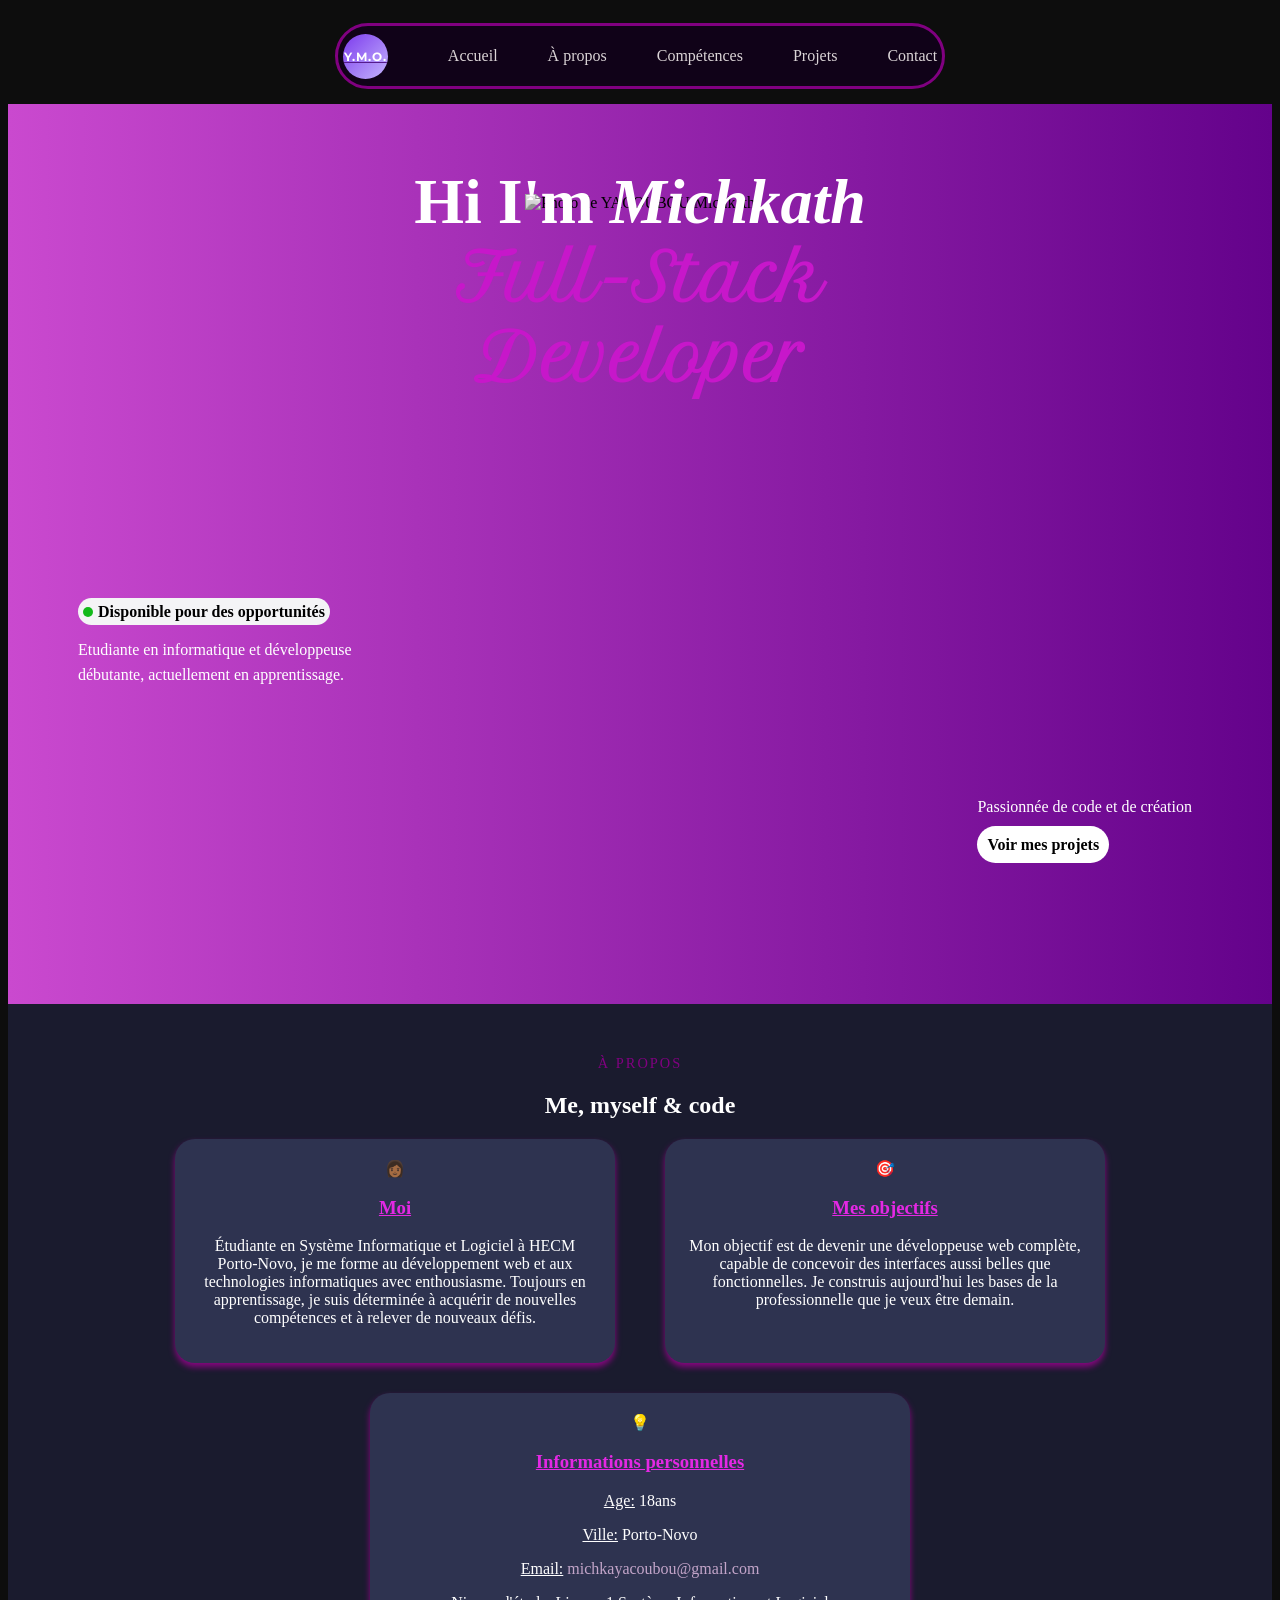
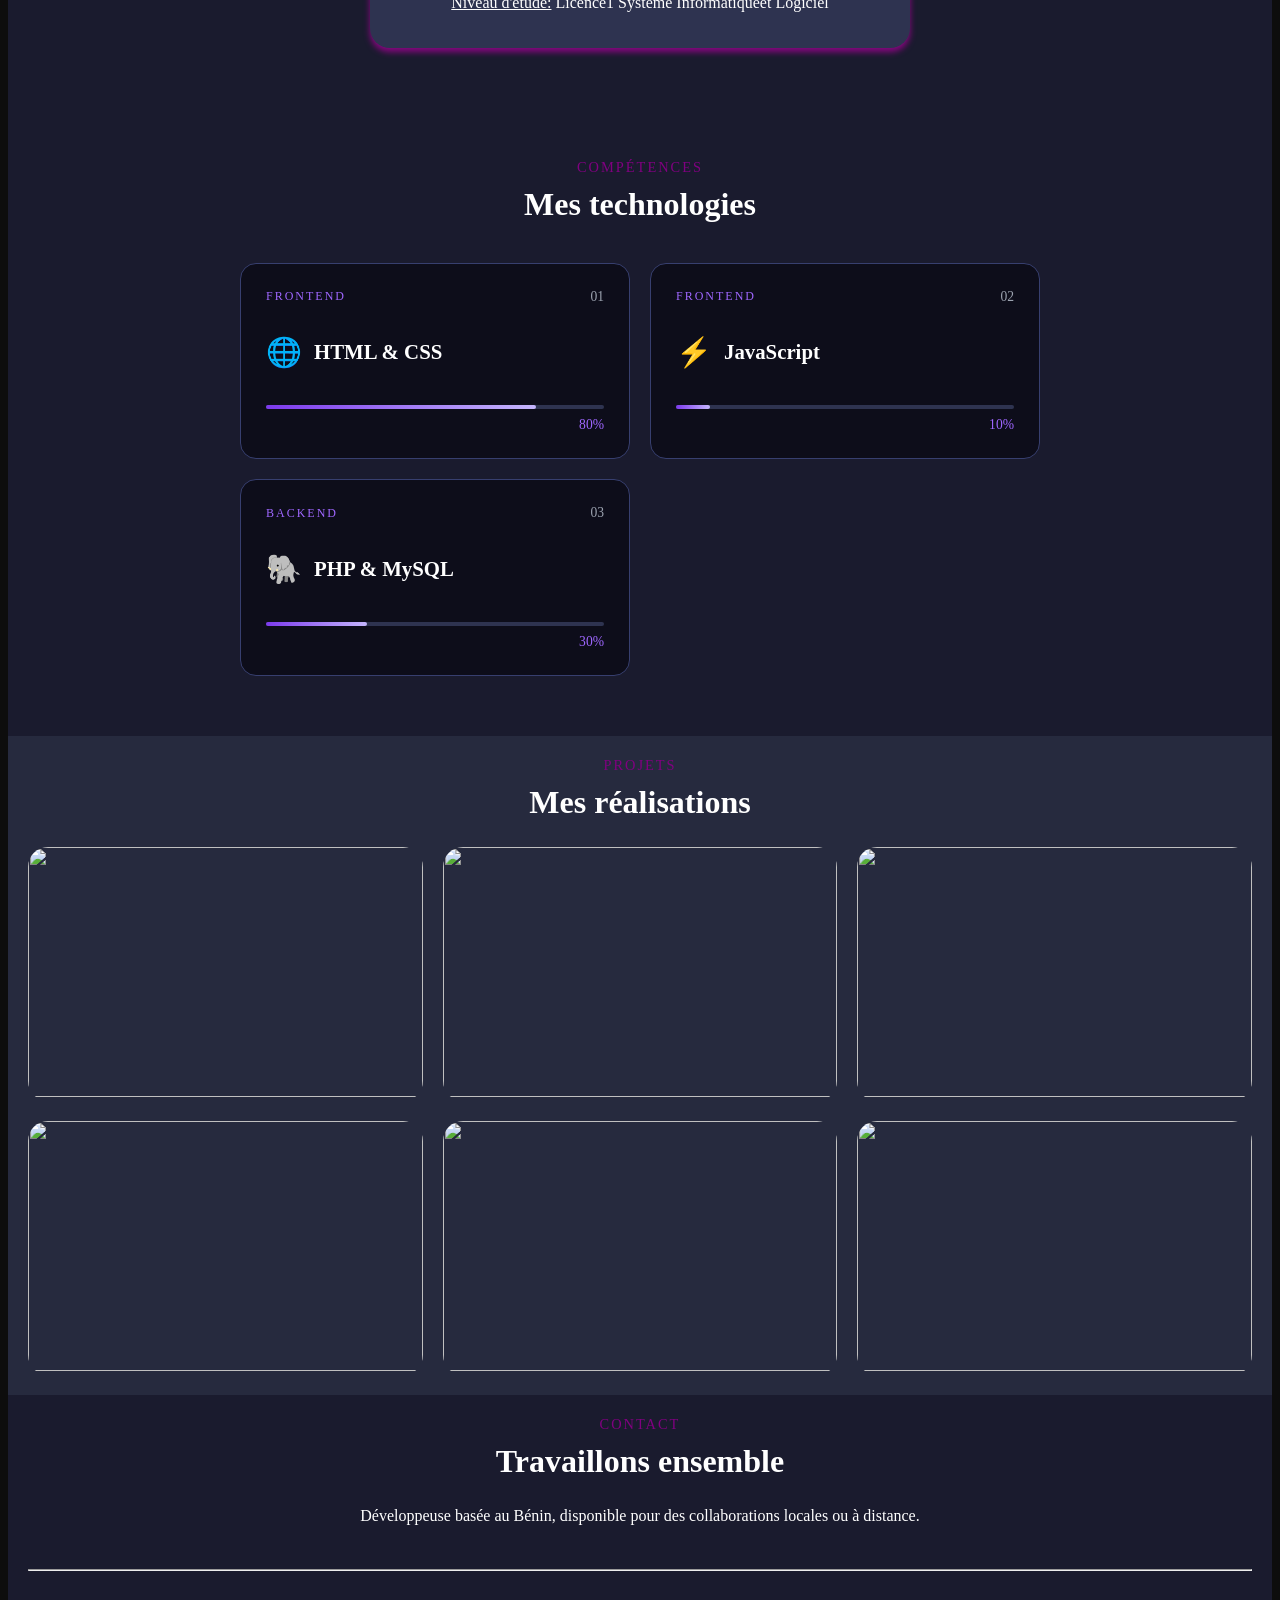
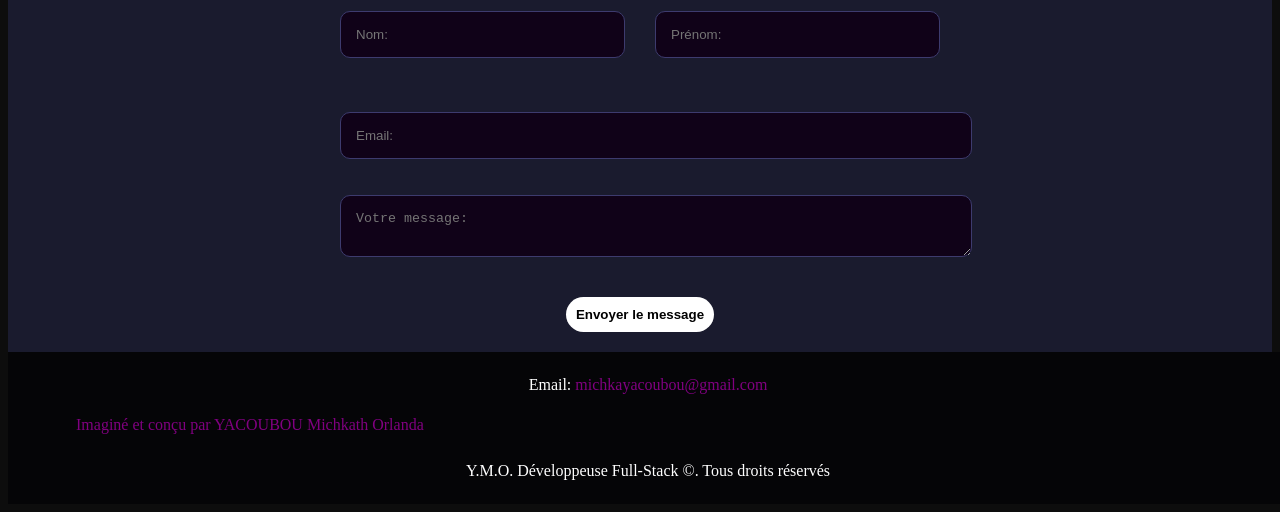
==== index.html.html @ 6f8d07d1 "Add files via upload" ====
<!DOCTYPE html>
<html lang="fr">

<head>
    <meta charset="UTF-8">
    <meta name="viewport" content="width=device-width, initial-scale=1.0">
    <title>Portfolio</title>
    <link rel="stylesheet" href="style.css">
    <link rel="preconnect" href="https://fonts.googleapis.com">
    <link rel="preconnect" href="https://fonts.gstatic.com" crossorigin>
    <link
        href="https://fonts.googleapis.com/css2?family=Diplomata&family=Lobster+Two:ital,wght@0,400;0,700;1,400;1,700&family=Manrope:wght@200..800&family=Mea+Culpa&family=Montserrat:ital,wght@0,100..900;1,100..900&family=Petit+Formal+Script&family=Satisfy&display=swap"
        rel="stylesheet">
    <link rel="preconnect" href="https://fonts.googleapis.com">
</head>

<body>
    <header class="navbar">
        <div class="navbar-container">
            <nav>
                <a href="" class="logo">
                    <div class="logo-cercle">
                        Y.M.O.
                    </div>
                </a>
                <ul class="navlinks">
                    <li><a href="#accueil">Accueil</a></li>
                    <li><a href="#apropos">À propos</a></li>
                    <li><a href="#competences">Compétences</a></li>
                    <li><a href="#projets">Projets</a></li>
                    <li><a href="#contact">Contact</a></li>
                </ul>
            </nav>
        </div>
    </header>

    <section id="accueil" class="hero">
        <div class="hero-titre">
            <h1 class="nom">Hi I'm <em>Michkath</em></h1>
            <h2 class="metier">Full-Stack Developer</h2>
        </div>
        <img src="images/photodeprofil.png" alt="Photo de YACOUBOU Michkath">

        <div class="hero-gauche">
            <a href="#contact" class="badge">Disponible pour des opportunités</a>
            <p class="des1">Etudiante en informatique et développeuse <br> débutante,
                actuellement en apprentissage.</p>
        </div>

        <div class="hero-droite">
            <p class="des2">Passionnée de code et de création</p>
            <a href="#projets" class="hero-projets">Voir mes projets</a>
        </div>

    </section>

    <section id="apropos" class="apropos">

        <div class="apropos-header">
            <span class="apropos-tag">À propos</span>
            <h2 class="apropos-titre">Me, myself & code</h2>
        </div>

        <div class="apropos-contenu">
            <div class="apropos-carte">
                <span class="carte-icone">👩🏾</span>
                <h3 class="carte-titre">Moi</h3>
                <p class="carte-texte">Étudiante en Système Informatique et Logiciel à HECM Porto-Novo, je me forme au
                    développement web et aux technologies informatiques avec enthousiasme. Toujours en apprentissage, je
                    suis déterminée à acquérir de nouvelles compétences et à relever de nouveaux défis.</p>
            </div>

            <div class="apropos-carte">
                <span class="carte-icone">🎯</span>
                <h3 class="carte-titre">Mes objectifs</h3>
                <p class="carte-texte">Mon objectif est de devenir une développeuse web complète, capable de concevoir
                    des interfaces aussi belles que fonctionnelles. Je construis aujourd'hui les bases de la
                    professionnelle que je veux être demain.</p>
            </div>

        </div>

        <div class="apropos-contenuIP">
            <div class="apropos-carte">
                <span class="carte-icone">💡</span>
                <h3 class="carte-titre">Informations personnelles</h3>
                <p><span>Age:</span> 18ans</p>
                <p><span>Ville:</span> Porto-Novo</p>
                <p><span>Email:</span> <a href="mailto:michkayacoubou@gmail.com">michkayacoubou@gmail.com</a></p>
                <p><span>Niveau d'étude:</span> Licence1 Système Informatiqueet Logiciel</p>
            </div>
        </div>
    </section>

    <section id="competences" class="competences">
        <div class="competences-header">
            <span class="competences-tag">Compétences</span>
            <h2 class="competences-titre">Mes technologies</h2>
        </div>

        <div class="competences-contenu">

            <div class="competence-item">
                <div class="competence-top">
                    <span class="competence-categorie">Frontend</span>
                    <span class="competence-numero">01</span>
                </div>
                <div class="competence-milieu">
                    <span class="competence-icone">🌐</span>
                    <h3 class="competence-nom">HTML & CSS</h3>
                </div>
                <div class="competence-barre">
                    <div class="competence-progression" style="width: 80%"></div>
                </div>
                <span class="competence-pct">80%</span>
            </div>

            <div class="competence-item">
                <div class="competence-top">
                    <span class="competence-categorie">Frontend</span>
                    <span class="competence-numero">02</span>
                </div>
                <div class="competence-milieu">
                    <span class="competence-icone">⚡</span>
                    <h3 class="competence-nom">JavaScript</h3>
                </div>
                <div class="competence-barre">
                    <div class="competence-progression" style="width: 10%"></div>
                </div>
                <span class="competence-pct">10%</span>
            </div>

            <div class="competence-item">
                <div class="competence-top">
                    <span class="competence-categorie">Backend</span>
                    <span class="competence-numero">03</span>
                </div>
                <div class="competence-milieu">
                    <span class="competence-icone">🐘</span>
                    <h3 class="competence-nom">PHP & MySQL</h3>
                </div>
                <div class="competence-barre">
                    <div class="competence-progression" style="width: 30%"></div>
                </div>
                <span class="competence-pct">30%</span>
            </div>

        </div>
    </section>

    <section id="projets" class="projets">
        <div class="projets-header">
            <span class="projets-tag">Projets</span>
            <h2 class="projets-titre">Mes réalisations</h2>
        </div>

        <div class="projets-contenu">
            <div class="projet-carte">
                <div class="projet-image">
                    <img src="https://placehold.co/600x400/7C3AED/white?text=Portfolio" alt="">
                </div>
                <div class="projet-info">
                    <h3 class="projet-titre">Mon Portfolio</h3>
                    <p class="projet-des">Description courte</p>
                    <a href="" class="projet-btn">Voir le projet</a>
                </div>
            </div>

            <div class="projet-carte">
                <div class="projet-image">
                    <img src="https://placehold.co/600x400/582177/white?text=TaskManager" alt="">
                </div>
                <div class="projet-info">
                    <h3 class="projet-titre">TaskManager</h3>
                    <p class="projet-des">Description courte</p>
                    <a href="" class="projet-btn">Voir le projet</a>
                </div>
            </div>

            <div class="projet-carte">
                <div class="projet-image">
                    <img src="https://placehold.co/600x400/3D1A6E/white?text=ShopEasy" alt="">
                </div>
                <div class="projet-info">
                    <h3 class="projet-titre">ShopEasy</h3>
                    <p class="projet-des">Description courte</p>
                    <a href="" class="projet-btn">Voir le projet</a>
                </div>
            </div>

            <div class="projet-carte">
                <div class="projet-image">
                    <img src="https://placehold.co/600x400/9F67FF/white?text=FormConnect" alt="">
                </div>
                <div class="projet-info">
                    <h3 class="projet-titre">FormConnect</h3>
                    <p class="projet-des">Description courte</p>
                    <a href="" class="projet-btn">Voir le projet</a>
                </div>
            </div>

            <div class="projet-carte">
                <div class="projet-image">
                    <img src="https://placehold.co/600x400/C4B5FD/black?text=BlogPost" alt="">
                </div>
                <div class="projet-info">
                    <h3 class="projet-titre">BlogPost</h3>
                    <p class="projet-des">Description courte</p>
                    <a href="" class="projet-btn">Voir le projet</a>
                </div>
            </div>

            <div class="projet-carte">
                <div class="projet-image">
                    <img src="https://placehold.co/600x400/2E0054/white?text=DataBase+Pro" alt="">
                </div>
                <div class="projet-info">
                    <h3 class="projet-titre">DataBase Pro</h3>
                    <p class="projet-des">Description courte</p>
                    <a href="" class="projet-btn">Voir le projet</a>
                </div>
            </div>
    </section>

    <section id="contact" class="contact">
        <div class="contact-header">
            <span class="contact-tag">Contact</span>
            <h2 class="contact-titre">Travaillons ensemble</h2>
            <div>Développeuse basée au Bénin, disponible pour des collaborations locales ou à distance.
            </div>
            <br><br>
            <hr>
        </div>
        <div class="contact-formulaire">
            <form action="">
                <div class="contact-np">
                    <input type="text" placeholder="Nom:" class="npem">
                    <input type="text" placeholder="Prénom:" class="npem">
                </div><br><br><br>
                <input type="email" placeholder="Email:" class="npem"><br><br><br>
                <textarea placeholder="Votre message:" class="npem"></textarea><br><br><br>
                <button type="submit" class="contact-btn">Envoyer le message</button>
            </form>
        </div>
    </section>

    <footer>
        <P class="auteur">Imaginé et conçu par YACOUBOU Michkath Orlanda</P>
        <p><span>Email:</span> <a href="mailto:michkayacoubou@gmail.com">michkayacoubou@gmail.com</a></p><br><br>
        <p>Y.M.O. Développeuse Full-Stack &copy;. Tous droits réservés</p>
    </footer>
</body>

</html>
---- style.css ----
body {
    background-color: #0d0d0d;
}

/*Pied-de-page*/
footer {
    background-color: rgb(5, 5, 7);
    color: white;
    text-align: center;
    padding: 0.5rem;
    width: 100%;
}

/*Barre de navigation*/
.navbar {
    position: sticky;
    top: 0;
    padding: 5px 20px;
    /*Pour que navbar reste au dessus du contenu
    en scrollant*/
    z-index: 1000;
}

.navbar-container {
    background-color: #100218;
    border-radius: 40px;
    padding: 5px;
    width: fit-content;
    margin: 10px auto;
    border: 3px solid purple;
}

nav {
    display: flex;
    justify-content: space-between;
    align-items: center;
    gap: 20px;
}

ul {
    list-style: none;
    display: flex;
    gap: 50px;
}

.navlinks a {
    text-decoration: none;
    color: rgba(239, 233, 233, 0.91);
    transition: color 0.3s ease;
}

.navlinks a:hover {
    color: blueviolet;
    text-decoration: underline;
}

.logo-cercle {
    width: 45px;
    height: 45px;
    border-radius: 60%;
    background: linear-gradient(135deg, #7C3AED, #C4B5FD);
    color: white;
    display: flex;
    align-items: center;
    justify-content: center;
    font-weight: bold;
    font-size: 0.75rem;
    letter-spacing: 1px;
    font-family: 'Montserrat', sans-serif;
    text-decoration: none;
}

.logo-cercle:hover {
    color: blueviolet;
    text-decoration: underline;
}


/*Pour la section hero*/
.hero {
    background: linear-gradient(90deg, #ca49cf, #64028b);
    position: relative;
    min-height: 100vh;
    overflow: hidden;
    height: 100vh;
    width: 100%;
}

.hero-gauche {
    position: absolute;
    left: 20px;
    bottom: 300px;
    z-index: 3;
    margin-left: 50px;
}

.badge {
    background-color: #f4f4f6;
    padding: 5px;
    border-radius: 50px;
    bottom: 100px;
    color: black;
    text-decoration: none;
    font-weight: 900;
    transition: all 0.3s ease;
}

.badge:hover {
    color: #8236ae;
    transform: scale(0.9);
}

.badge::before {
    content: "";
    display: inline-block;
    width: 10px;
    height: 10px;
    border-radius: 50%;
    background-color: rgb(18, 186, 26);
    margin-right: 5px;
    animation: pulse 1s infinite;
}

@keyframes pulse {
    0% {
        opacity: 1;
    }

    50% {
        opacity: 0;
    }

    100% {
        opacity: 1;
    }
}

.hero img {
    position: absolute;
    left: 50%;
    transform: translateX(-50%);
    height: 80%;
    filter: grayscale(100%);
    bottom: 90px;
    z-index: 1;
}

.nom {
    width: 100%;
    text-align: center;
    font-size: 4rem;
    line-height: 1.1;
    margin-bottom: 0;
    color: white;
}

.metier {
    font-size: 4rem;
    font-family: 'Petit Formal Script';
    color: #c717ca;
    width: fit-content;
    margin: 0 auto;
    margin-top: -6;
}

.hero-titre {
    position: absolute;
    left: 50%;
    transform: translateX(-50%);
    top: 10px;
    text-align: center;
    z-index: 10;
}

.des1,
.des2 {
    color: white;
    font-size: 1rem;
    line-height: 1.6;

}

.hero-droite {
    position: absolute;
    right: 60px;
    bottom: 150px;
    z-index: 3;
    padding-right: 20px;
}

.hero-projets {
    background-color: white;
    padding: 10px;
    border-radius: 50px;
    text-decoration: none;
    color: black;
    font-weight: 900;
}

.hero-projets:hover {
    color: #9015d7;
}


/*Pour la section A propos*/
.apropos {
    background-color: #1A1B2E;
    padding: 50px;
    text-align: center;
}

.apropos-header {
    margin-bottom: 10px;
}

.apropos-tag {
    color: purple;
    font-size: 0.9rem;
    letter-spacing: 2px;
    text-transform: uppercase;
}

.apropos-titre {
    color: white;
}

.apropos-contenu {
    display: flex;
    gap: 50px;
    justify-content: center;
}

.apropos-carte {
    flex: 1;
    max-width: 400px;
    background: #2E3350;
    border-radius: 20px;
    padding: 20px;
    box-shadow: 0 4px 6px rgb(136, 6, 128);
    color: white;
    align-self: stretch;
}

.carte-titre {
    color: rgb(228, 40, 228);
    text-decoration: underline;
}

.apropos-contenuIP {
    display: flex;
    justify-content: center;
    margin-top: 30px;
}

.apropos-contenuIP .apropos-carte {
    max-width: 500px;
    width: 100%;
}

.apropos-contenuIP a {
    color: #c3a5c9;
    text-decoration: none;
}

.apropos-contenuIP a:hover {
    color: #bc33d4;
    text-decoration: underline;
}

.apropos-contenuIP p span {
    text-decoration: underline;
}



/*Pour la section Compétences*/
.competences {
    background-color: #1A1B2E;
    padding: 60px 50px;
    text-align: center;
}

.competences-header {
    margin-bottom: 40px;
}

.competences-tag {
    color: purple;
    font-size: 0.9rem;
    letter-spacing: 2px;
    text-transform: uppercase;
}

.competences-titre {
    color: white;
    font-size: 2rem;
    margin-top: 10px;
}

.competences-contenu {
    display: grid;
    grid-template-columns: 1fr 1fr;
    gap: 20px;
    max-width: 800px;
    margin: 0 auto;
}

.competence-item {
    background-color: #0d0d1a;
    border-radius: 16px;
    padding: 25px;
    text-align: left;
    border: 1px solid #373f6f;
    transition: all 0.3s ease;
}

.competence-item:hover {
    background: linear-gradient(200deg, #8f8f8f, #dcdcdc, #7a7a7a);
    box-shadow: 0 0 15px rgba(220, 220, 220, 0.4);
}

.competence-top {
    display: flex;
    justify-content: space-between;
    align-items: center;
    margin-bottom: 15px;
}

.competence-categorie {
    font-size: 0.75rem;
    letter-spacing: 2px;
    text-transform: uppercase;
    color: #9F67FF;
}

.competence-numero {
    color: #9CA3B0;
    font-size: 0.85rem;
}

.competence-milieu {
    display: flex;
    align-items: center;
    gap: 12px;
    margin-bottom: 20px;
}

.competence-icone {
    font-size: 1.8rem;
}

.competence-nom {
    color: white;
    font-size: 1.3rem;
}

.competence-barre {
    background-color: #2E3350;
    height: 4px;
    border-radius: 50px;
    margin-bottom: 8px;
}

.competence-progression {
    background: linear-gradient(90deg, #7C3AED, #C4B5FD);
    height: 4px;
    border-radius: 50px;
}

.competence-pct {
    color: #9F67FF;
    font-size: 0.85rem;
    float: right;
}


/*Pour la section Projets*/
.projets {
    background-color: #262a3e;
    padding: 20px;
    text-align: center;
}

.projets-contenu {
    display: grid;
    grid-template-columns: repeat(3, 1fr);
    gap: 20px;
}

.projets-titre {
    color: white;
    font-size: 2rem;
    margin-top: 10px;
}

.projets-tag {
    color: purple;
    font-size: 0.9rem;
    letter-spacing: 2px;
    text-transform: uppercase;
}

.projet-des {
    color: #F1F0FF;
}

.projet-btn {
    background-color: white;
    padding: 10px;
    border-radius: 50px;
    text-decoration: none;
    color: black;
    font-weight: 900;
}

.projet-carte {
    position: relative;
    overflow: hidden;
    border-radius: 20px;
}

.projet-image img {
    width: 100%;
    height: 250px;
    object-fit: cover;
}

.projet-info {
    display: flex;
    flex-direction: column;
    align-items: center;
    justify-content: center;
    gap: 15px;
    padding: 20px;
    position: absolute;
    inset: 0;
    background: rgba(124, 58, 237, 0.9);
    opacity: 0;
    transition: all 0.3s ease;
}

.projet-carte:hover .projet-info {
    opacity: 1;
}

/*Pour la section Contact*/
.contact {
    background-color: #1A1B2E;
    padding: 20px;
    text-align: center;
}

.contact-header {
    margin-bottom: 40px;
}

.contact-tag {
    color: purple;
    font-size: 0.9rem;
    letter-spacing: 2px;
    text-transform: uppercase;
}

.contact-titre {
    color: white;
    font-size: 2rem;
    margin-top: 10px;
}

.contact-header div {
    color: white;
    font-size: 1rem;
    margin-top: 10px;
}

.contact-formulaire {
    max-width: 600px;
    margin: 0 auto;
}

.contact-np {
    display: flex;
    gap: 30px;
}

.npem {
    background-color: #100218;
    border: 1px solid #3D3B6E;
    border-radius: 10px;
    padding: 15px;
    color: white;
    width: 100%;
}

.message {
    height: 150px;
    resize: none;
}

.contact-btn {
    background-color: white;
    padding: 10px;
    border-radius: 50px;
    text-decoration: none;
    color: black;
    font-weight: 900;
    border: none;
    cursor: pointer;
}

/*Pour le footer*/
.auteur {
    display: flex;
    flex-direction: column;
    align-items: center;
    justify-content: center;
    gap: 30px;
    padding: 40px;
    margin-left: 20px;
    position: absolute;
    color: purple;
}

footer a {
    color: purple;
    text-decoration: none;
}

footer a:hover {
    text-decoration: underline;
}
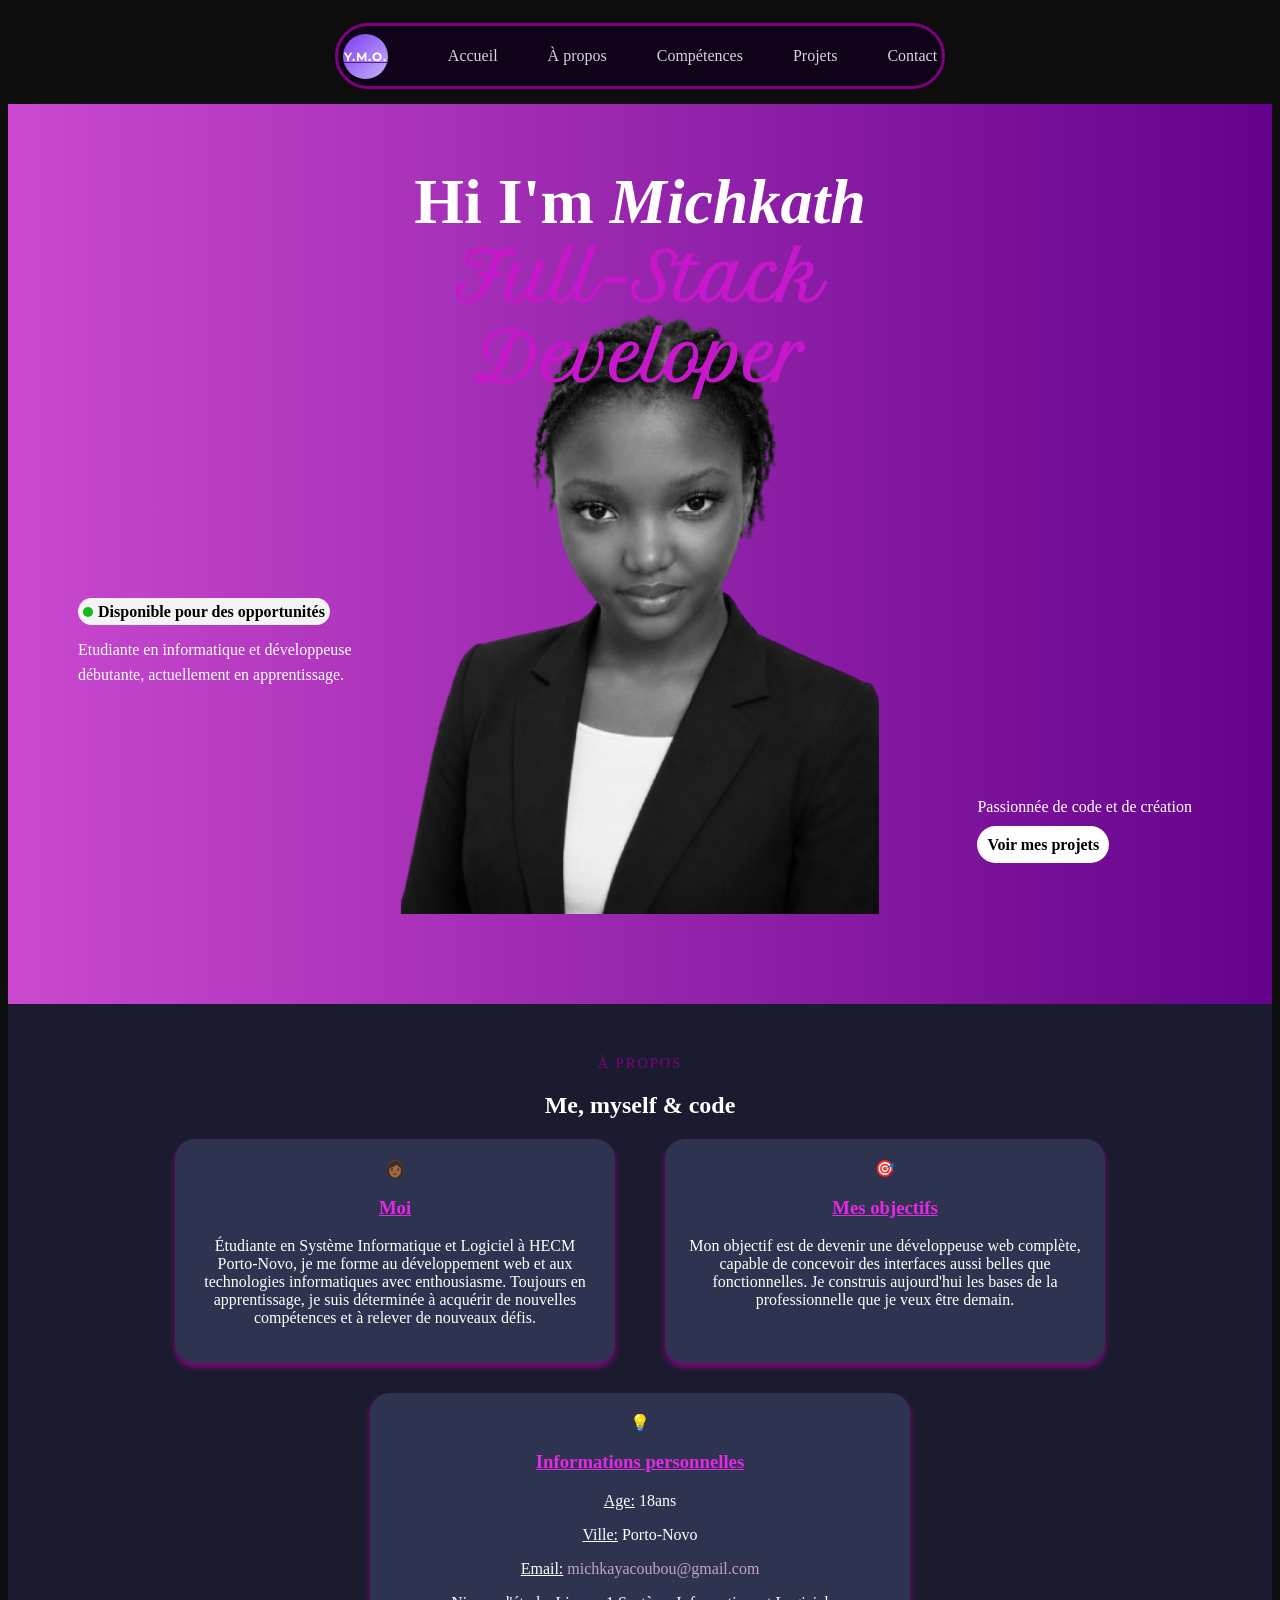
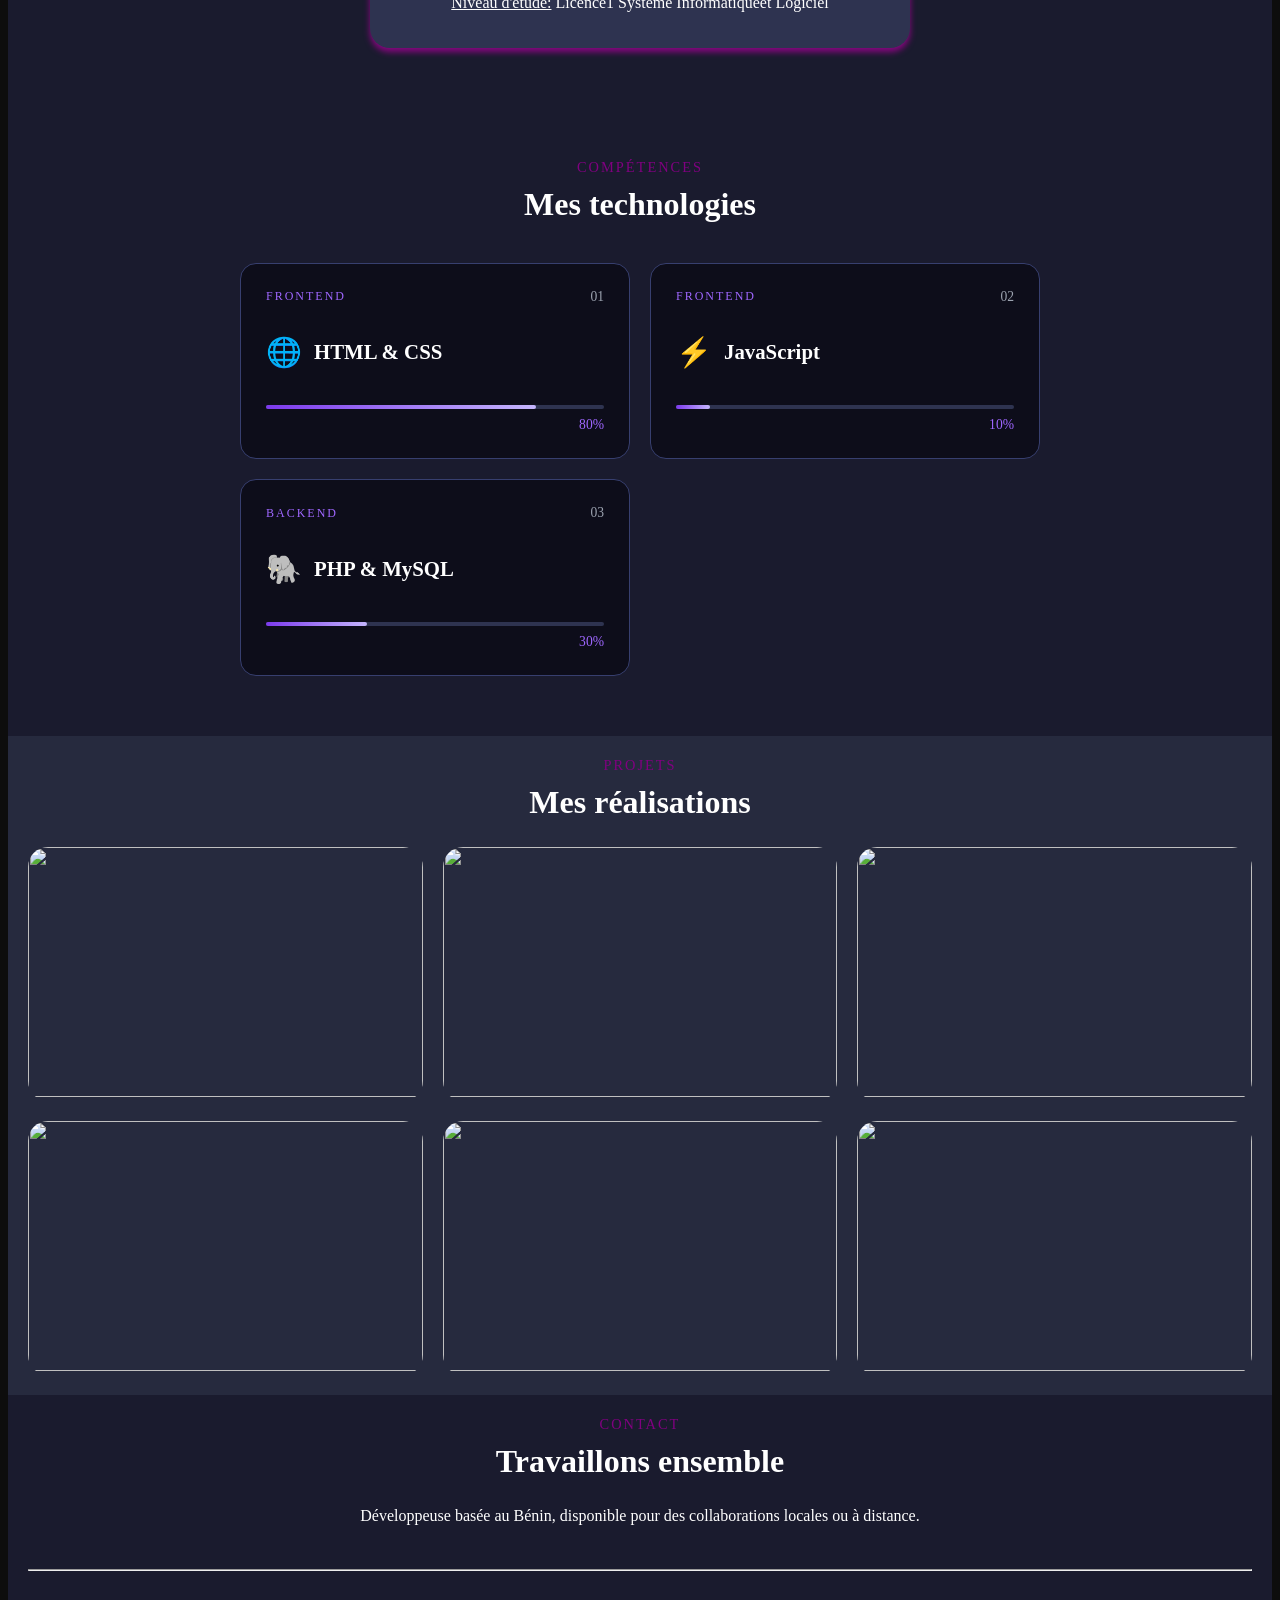
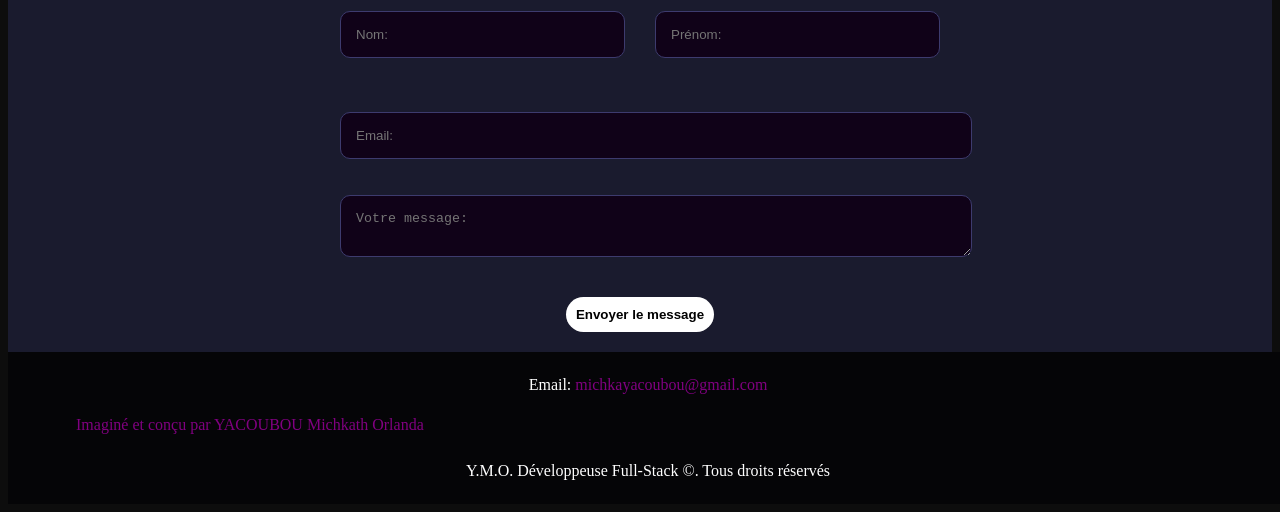
==== commit 4cbc3a08: "Add files via upload" ====
--- a/index.html.html
+++ b/index.html.html
@@ -39,7 +39,7 @@
             <h1 class="nom">Hi I'm <em>Michkath</em></h1>
             <h2 class="metier">Full-Stack Developer</h2>
         </div>
-        <img src="images/photodeprofil.png" alt="Photo de YACOUBOU Michkath">
+        <img src="photodeprofil.png" alt="Photo de YACOUBOU Michkath">
 
         <div class="hero-gauche">
             <a href="#contact" class="badge">Disponible pour des opportunités</a>
